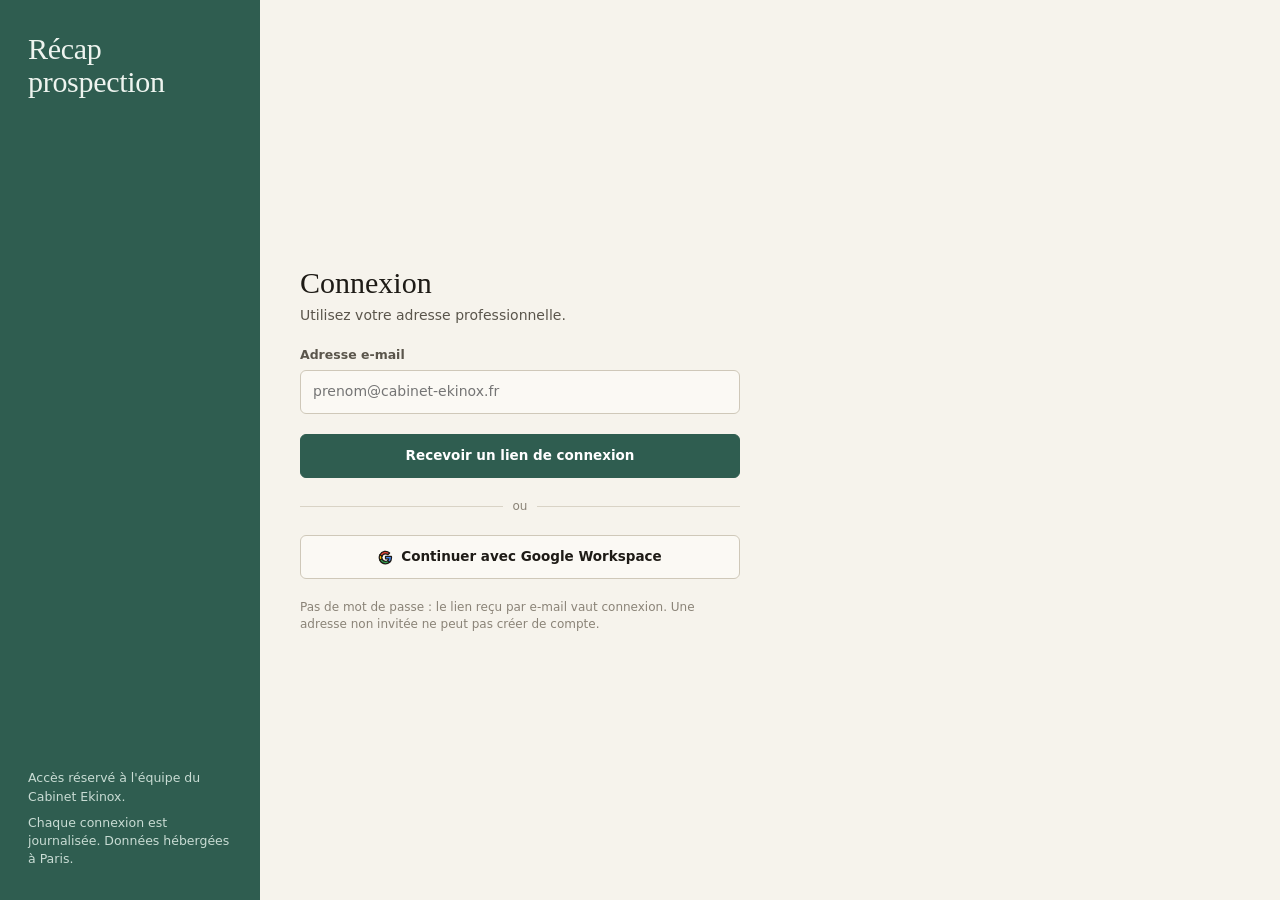
==== web/index.html @ 4dc0db2b "v1.0.7 : plus rien n'attend un humain sans raison La règle d'Adrien — un appel ne remonte que s'il y" ====
<!doctype html>
<html lang="fr">
<head>
<meta charset="utf-8">
<meta name="viewport" content="width=device-width,initial-scale=1">
<meta name="version" content="v1.0.7">
<meta name="robots" content="noindex, nofollow">
<meta name="referrer" content="no-referrer">
<meta http-equiv="Content-Security-Policy" content="default-src 'self'; script-src 'self'; style-src 'self' https://fonts.googleapis.com; font-src https://fonts.gstatic.com; connect-src https://mwbwgnulwfyuqgdgwhqg.supabase.co; img-src 'self' data:; base-uri 'none'; form-action 'none'; object-src 'none'; frame-ancestors 'none'">
<title>Récap prospection</title>
<link rel="stylesheet" href="https://fonts.googleapis.com/css2?family=Newsreader:ital,opsz,wght@0,6..72,400;0,6..72,500;1,6..72,400&family=Instrument+Sans:wght@400;500;600&display=swap">
<link rel="stylesheet" href="tokens.css">
<link rel="stylesheet" href="app.css">
<link rel="manifest" href="manifest.webmanifest">
<link rel="icon" href="icons/icone.svg" type="image/svg+xml">
</head>
<body>
<div id="app">
  <main class="plein">
    <p class="eyebrow">Cabinet Ekinox · application privée</p>
    <h1 class="serif">Récap prospection</h1>
    <p class="chapeau">Chargement…</p>
  </main>
</div>
<div class="toast" id="toast" role="status" aria-live="polite"></div>
<div class="modal" id="modal" role="dialog" aria-modal="true"></div>
<!-- supabase-js v2.115.0, servi depuis ce dépôt et non depuis un CDN : voir
     docs/decisions.md, D3. La politique de sécurité du contenu n'autorise donc
     aucun script venu d'ailleurs. -->
<script src="vendor/supabase-js-2.115.0.js"></script>
<script type="module" src="app.js"></script>
</body>
</html>
---- web/tokens.css ----
/* Récap prospection — design « Registre » : jetons de design (source de vérité)
   Fond papier, titres en serif Newsreader, interface en Instrument Sans,
   un seul accent (vert sapin) réservé à ce qui compte. Thèmes clair et sombre. */

:root{
  color-scheme:light;
  --ground:#f6f3ec; --surface:#fbf9f4; --surface-2:#ece7db; --surface-3:#f1ede4; --hair:#d9d3c6; --hair-2:#cfc8b9;
  --ink:#1e1b16; --ink-2:#5a554b; --muted:#8a8377;
  --accent:#2f5d50; --accent-ink:#244a40; --accent-soft:#dcefe3; --accent-soft-2:#eef4ef;
  --warn:#8a5a00; --warn-soft:#fff1cf; --crit:#8f3f1c; --crit-soft:#f6e3da; --good:#1f5a3a; --good-soft:#dcefe3;
  --bar:#2f5d50; --bar-2:#a8c9bb; --shadow:0 12px 32px -20px rgba(30,27,22,.45);
  --font-ui:"Instrument Sans",system-ui,-apple-system,"Segoe UI",sans-serif;
  --font-display:"Newsreader",Georgia,serif;
  --radius:6px; --radius-lg:8px;
}
@media (prefers-color-scheme:dark){
  :root:not([data-theme="light"]){
    color-scheme:dark;
    --ground:#16140f; --surface:#1e1b15; --surface-2:#2a261e; --surface-3:#231f18; --hair:#332e25; --hair-2:#453f34;
    --ink:#efeae0; --ink-2:#bdb6a8; --muted:#8a8377;
    --accent:#6fb59f; --accent-ink:#8fcbb7; --accent-soft:#1f3a32; --accent-soft-2:#1b2b26;
    --warn:#e2b45a; --warn-soft:#3a2c0f; --crit:#f0987a; --crit-soft:#3f2318; --good:#7fcb9d; --good-soft:#1f3a2b;
    --bar:#6fb59f; --bar-2:#33544a; --shadow:0 12px 32px -20px rgba(0,0,0,.8);
  }
}
:root[data-theme="dark"]{
  color-scheme:dark;
  --ground:#16140f; --surface:#1e1b15; --surface-2:#2a261e; --surface-3:#231f18; --hair:#332e25; --hair-2:#453f34;
  --ink:#efeae0; --ink-2:#bdb6a8; --muted:#8a8377;
  --accent:#6fb59f; --accent-ink:#8fcbb7; --accent-soft:#1f3a32; --accent-soft-2:#1b2b26;
  --warn:#e2b45a; --warn-soft:#3a2c0f; --crit:#f0987a; --crit-soft:#3f2318; --good:#7fcb9d; --good-soft:#1f3a2b;
  --bar:#6fb59f; --bar-2:#33544a; --shadow:0 12px 32px -20px rgba(0,0,0,.8);
}

/* Échelle typographique */
/* h1 38px (30 mobile) · h2 22px · titres de carte 22px serif · corps 14px · petits 12–12.5px · étiquettes 11px majuscules espacées .08em */
/* Chiffres : font-variant-numeric: tabular-nums partout où des nombres s'alignent */

/* Couleurs sémantiques des situations (pastilles) :
   rdv, client        -> good   (fond --good-soft, texte --good)
   ouvert, porte      -> acc    (fond --accent-soft, texte --accent-ink)
   relance, nosum, aq -> warn
   direct, bache      -> crit
   besoin             -> neu    (fond --surface-2, texte --ink-2)                       */
---- web/app.css ----
/* Récap prospection — feuille de style de l'application.
   Reprise de design/prototype.html, qui fait foi pour l'apparence.

   Une seule différence de fond avec le prototype : **aucun attribut `style` en
   ligne**. La politique de sécurité du contenu (CSP) les interdit, et c'est
   voulu — c'est la même règle qui empêcherait un nom de société malveillant de
   glisser du code dans la page. Tout ce que le prototype réglait en ligne est
   ici une classe ; les rares valeurs calculées (hauteurs de barres, largeurs de
   segments) sont posées après coup en JavaScript, ce que la CSP autorise. */

*, *::before, *::after { box-sizing: border-box; }
html, body { height: 100%; }
#app { container: app / inline-size; min-height: 100vh; }

body {
  margin: 0; background: var(--ground); color: var(--ink);
  font-family: var(--font-ui); font-size: 14px; line-height: 1.45;
  -webkit-font-smoothing: antialiased;
}
a { color: var(--accent-ink); text-decoration: none; }
a:hover { text-decoration: underline; }
button { font: inherit; color: inherit; background: none; border: 0; padding: 0; cursor: pointer; }
button:focus-visible, input:focus-visible, select:focus-visible,
textarea:focus-visible, [tabindex]:focus-visible { outline: 2px solid var(--accent); outline-offset: 2px; }
input, select, textarea {
  font: inherit; color: var(--ink); background: var(--surface);
  border: 1px solid var(--hair-2); border-radius: var(--radius); padding: 9px 12px;
}
textarea { resize: vertical; min-height: 80px; }
h1, h2, h3 { font-family: var(--font-display); font-weight: 500; margin: 0; line-height: 1.1; text-wrap: balance; }
.serif { font-family: var(--font-display); }
.num { font-variant-numeric: tabular-nums; }
.cap { font-size: 11px; letter-spacing: .08em; text-transform: uppercase; color: var(--muted); font-weight: 600; }
.sr { position: absolute; left: -9999px; }
.hide { display: none; }

/* --- pastilles, boutons, cartes ------------------------------------------ */
.pill {
  display: inline-flex; align-items: center; gap: 6px; font-size: 11.5px; font-weight: 600;
  padding: 2px 9px; border-radius: 999px; white-space: nowrap; line-height: 1.6;
}
.pill.neu { background: var(--surface-2); color: var(--ink-2); }
.pill.good { background: var(--good-soft); color: var(--good); }
.pill.warn { background: var(--warn-soft); color: var(--warn); }
.pill.crit { background: var(--crit-soft); color: var(--crit); }
.pill.acc { background: var(--accent-soft); color: var(--accent-ink); }
.pill.out { border: 1px solid var(--hair-2); color: var(--ink-2); }
.pill.bloc { white-space: normal; padding: 10px 14px; border-radius: var(--radius); font-weight: 500; }

.btn {
  display: inline-flex; align-items: center; justify-content: center; gap: 8px;
  min-height: 38px; padding: 0 14px; border-radius: var(--radius); border: 1px solid var(--hair-2);
  background: var(--surface); color: var(--ink); font-weight: 500; font-size: 13.5px; white-space: nowrap;
}
.btn:hover { border-color: var(--accent); text-decoration: none; }
.btn.primary { background: var(--accent); border-color: var(--accent); color: #fff; }
.btn.primary:hover { filter: brightness(1.08); }
.btn.sm { min-height: 32px; padding: 0 10px; font-size: 13px; }
.btn.lg { min-height: 44px; font-weight: 600; }
.btn.danger { color: var(--crit); }
.btn.grave { background: var(--crit); border-color: var(--crit); color: #fff; }
.btn:disabled { opacity: .45; cursor: default; }
.btn svg { width: 15px; height: 15px; stroke: currentColor; fill: none; stroke-width: 2; stroke-linecap: round; stroke-linejoin: round; }

/* Un SVG sans dimension mesure zéro pixel : l'icône existe dans le HTML mais
   ne se voit pas. C'est ce qui arrive aux flèches des sélecteurs de semaine et
   à la coche des pastilles, qui ne portent aucune classe — d'où cette règle
   qui couvre tous les endroits où une icône est posée à côté d'un texte. */
.seg button svg, .pill svg, .schip svg, .opt svg {
  width: 15px; height: 15px; stroke: currentColor; fill: none;
  stroke-width: 2; stroke-linecap: round; stroke-linejoin: round; flex-shrink: 0;
}
.pill svg { width: 13px; height: 13px; stroke-width: 3; }

.seg { display: inline-flex; border: 1px solid var(--hair-2); border-radius: var(--radius); overflow: hidden; background: var(--surface); }
.seg button { padding: 8px 14px; font-size: 13px; font-weight: 500; color: var(--ink-2); min-height: 38px; }
.seg button[aria-pressed="true"] { background: var(--ink); color: var(--surface); }
.seg button:disabled { opacity: .4; cursor: default; }

.chips { display: flex; gap: 6px; flex-wrap: wrap; }
.chip {
  border: 1px solid var(--hair-2); background: var(--surface); color: var(--ink-2);
  padding: 6px 12px; border-radius: 999px; font-size: 13px; font-weight: 500; min-height: 34px;
}
.chip[aria-pressed="true"] { background: var(--accent); border-color: var(--accent); color: #fff; }
.card { background: var(--surface); border: 1px solid var(--hair); border-radius: var(--radius-lg); }

.toast {
  position: fixed; left: 50%; bottom: 24px; transform: translateX(-50%) translateY(20px);
  background: var(--ink); color: var(--surface); padding: 10px 16px; border-radius: var(--radius-lg);
  font-size: 13.5px; opacity: 0; transition: .25s; z-index: 60; pointer-events: none; max-width: 92vw;
}
.toast.on { opacity: 1; transform: translateX(-50%); }

/* --- connexion ------------------------------------------------------------ */
.login { min-height: 100vh; display: flex; align-items: stretch; }
.login .side {
  width: 260px; background: var(--accent); color: #eef4ef;
  display: flex; flex-direction: column; justify-content: space-between; padding: 32px 28px;
}
.login .side .serif { font-size: 30px; line-height: 1.1; letter-spacing: -.01em; }
.login .side .notes { font-size: 12.5px; color: #c9dcd4; display: flex; flex-direction: column; gap: 8px; }
.login .form { flex: 1; display: flex; flex-direction: column; justify-content: center; gap: 20px; padding: 40px; max-width: 520px; }
.login h1 { font-size: 30px; }
.login .chapeau { margin: 6px 0 0; color: var(--ink-2); }
.login .sep { display: flex; align-items: center; gap: 10px; color: var(--muted); font-size: 12px; }
.login .sep i { flex: 1; height: 1px; background: var(--hair); display: block; }
.login .aide { font-size: 12px; color: var(--muted); }
.field { display: flex; flex-direction: column; gap: 6px; }
.field label { font-size: 12.5px; font-weight: 600; color: var(--ink-2); }
.field input { min-height: 44px; }
.codes { display: grid; grid-template-columns: repeat(6, minmax(0, 1fr)); gap: 8px; }
.codes input { text-align: center; font-size: 20px; min-height: 48px; }
.qrbox { display: flex; justify-content: center; padding: 10px; background: #fff; border-radius: var(--radius); }
.qrbox img { max-width: 190px; height: auto; }
@container app (max-width: 700px) {
  .login { flex-direction: column; }
  .login .side { width: auto; padding: 22px 20px; gap: 10px; }
  .login .side .serif { font-size: 24px; }
  .login .form { padding: 26px 20px; }
}

/* --- charpente ------------------------------------------------------------ */
.shell { display: grid; grid-template-columns: 224px minmax(0, 1fr); min-height: 100vh; }
.rail {
  background: var(--surface-3); border-right: 1px solid var(--hair); padding: 22px 14px;
  display: flex; flex-direction: column; gap: 6px; position: sticky; top: 0; height: 100vh;
}
.brand { padding: 4px 12px 18px; }
.brand .serif { font-size: 22px; }
.brand small { display: block; font-size: 12px; color: var(--muted); }
.nav { display: flex; flex-direction: column; gap: 2px; }
.nav a { display: flex; align-items: center; gap: 10px; padding: 9px 12px; border-radius: var(--radius); color: var(--ink-2); font-weight: 500; min-height: 40px; }
.nav a:hover { text-decoration: none; background: var(--surface-2); }
.nav a[aria-current="page"] { background: var(--surface-2); color: var(--ink); }
.nav svg { width: 18px; height: 18px; stroke: currentColor; fill: none; stroke-width: 1.6; stroke-linecap: round; stroke-linejoin: round; flex-shrink: 0; }
.nav .badge { margin-left: auto; background: var(--crit); color: #fff; font-size: 11px; padding: 1px 7px; border-radius: 999px; }
.me { margin-top: auto; display: flex; align-items: center; gap: 10px; padding: 12px 12px 0; border-top: 1px solid var(--hair); }
.me-txt { line-height: 1.2; min-width: 0; }
.me-nom { font-weight: 600; font-size: 13px; }
.me-role { font-size: 11.5px; color: var(--muted); }
.av {
  width: 28px; height: 28px; border-radius: 50%; background: var(--accent); color: #fff;
  display: inline-flex; align-items: center; justify-content: center; font-weight: 600; font-size: 11px; flex-shrink: 0;
}
.av.xs { width: 20px; height: 20px; font-size: 9px; }
.av.sm { width: 24px; height: 24px; font-size: 10px; }
.main { padding: 26px 32px 80px; min-width: 0; }
.tabs { display: none; }
.foot { margin-top: 40px; font-size: 12px; color: var(--muted); display: flex; gap: 14px; flex-wrap: wrap; }
@container app (max-width: 900px) {
  .shell { grid-template-columns: minmax(0, 1fr); }
  .rail { display: none; }
  .main { padding: 18px 16px 92px; }
  .tabs {
    position: fixed; left: 0; right: 0; bottom: 0; display: flex; background: var(--surface);
    border-top: 1px solid var(--hair); padding: 4px 6px calc(6px + env(safe-area-inset-bottom)); z-index: 40;
  }
  .tabs a { flex: 1; display: flex; flex-direction: column; align-items: center; gap: 3px; padding: 8px 0 4px; font-size: 10.5px; font-weight: 600; color: var(--muted); min-height: 48px; position: relative; }
  .tabs a[aria-current="page"] { color: var(--accent-ink); }
  .tabs a:hover { text-decoration: none; }
  .tabs svg { width: 22px; height: 22px; stroke: currentColor; fill: none; stroke-width: 1.7; stroke-linecap: round; stroke-linejoin: round; }
  .tabs .badge { position: absolute; top: 4px; right: calc(50% - 22px); background: var(--crit); color: #fff; font-size: 10px; padding: 0 5px; border-radius: 999px; }
}

.head { display: flex; align-items: flex-end; justify-content: space-between; gap: 18px; flex-wrap: wrap; margin-bottom: 20px; }
.head h1 { font-size: 38px; letter-spacing: -.02em; }
.head .sub { color: var(--muted); font-size: 13px; margin-top: 6px; }
.toolbar { display: flex; align-items: center; gap: 10px; flex-wrap: wrap; }
.espace { height: 16px; }
@container app (max-width: 700px) { .head h1 { font-size: 30px; } }

/* --- tuiles --------------------------------------------------------------- */
.kpis { display: grid; grid-template-columns: repeat(4, minmax(0, 1fr)); gap: 12px; margin-bottom: 18px; }
.kpi { padding: 12px 16px; display: flex; flex-direction: column; gap: 2px; }
.kpi .v { font-family: var(--font-display); font-size: 28px; line-height: 1.1; }
.kpi .v .e { font-size: 13px; color: var(--muted); font-family: var(--font-ui); }
.kpi .d { font-size: 12px; color: var(--muted); }
@container app (max-width: 700px) { .kpis { grid-template-columns: repeat(2, minmax(0, 1fr)); } }

/* --- deux colonnes (liste + fiche) ---------------------------------------- */
.split { display: grid; grid-template-columns: minmax(0, 1fr) 330px; gap: 18px; align-items: start; }
.split.nosel { grid-template-columns: minmax(0, 1fr); }
.split.large { grid-template-columns: minmax(0, 1.6fr) minmax(0, 1fr); }
@container app (max-width: 1100px) { .split, .split.large { grid-template-columns: minmax(0, 1fr); } }
.sect { display: flex; align-items: baseline; gap: 12px; flex-wrap: wrap; margin-bottom: 10px; }
.sect h2 { font-size: 22px; }
.sect .n { color: var(--muted); font-size: 13px; }
.sect .fin { margin-left: auto; }
.sect.mt { margin-top: 22px; }
.sect.mt2 { margin-top: 26px; }
.pad { padding: 18px 20px; }

/* --- tableaux ------------------------------------------------------------- */
.tbl { overflow-x: auto; }
table { border-collapse: collapse; width: 100%; }
th {
  text-align: left; font-size: 11px; letter-spacing: .08em; text-transform: uppercase; color: var(--muted);
  font-weight: 600; padding: 10px 12px; border-bottom: 1px solid var(--hair); white-space: nowrap; background: var(--surface-3);
}
td { padding: 11px 12px; border-bottom: 1px solid var(--hair); vertical-align: top; }
tbody tr:last-child td { border-bottom: 0; }
tr.row { cursor: pointer; }
tr.row:hover td { background: var(--surface-3); }
tr.row.sel td { background: var(--surface-2); }
td .s, .s { display: block; font-size: 12px; color: var(--muted); }
td b, .gras { font-weight: 600; }
td.nowrap, td .nowrap { white-space: nowrap; }
.pl0 { padding-left: 0; }
.pr0 { padding-right: 0; }
.tr { text-align: right; }
.c-company { min-width: 170px; }
.empty { padding: 40px 20px; text-align: center; color: var(--muted); }
.empty.pt { padding: 14px; }
.cards { display: none; }
@container app (max-width: 700px) { .tbl.calls { display: none; } .cards { display: flex; flex-direction: column; } }

/* --- fiche appel ---------------------------------------------------------- */
.detail { display: flex; flex-direction: column; gap: 16px; padding: 18px 20px; position: sticky; top: 20px; }
.detail .title { font-size: 24px; }
.detail-head { display: flex; justify-content: space-between; gap: 10px; align-items: flex-start; }
.detail-head .cap { color: var(--accent-ink); }
.detail-head .qui { font-size: 13px; color: var(--ink-2); }
.grid2 { display: grid; grid-template-columns: repeat(2, minmax(0, 1fr)); gap: 10px 14px; font-size: 13px; }
.grid2 .cap { font-size: 10.5px; margin-bottom: 1px; }
.bloc-titre { margin-bottom: 6px; }
.opts { display: flex; gap: 6px; flex-wrap: wrap; }
.opt {
  border: 1px solid var(--hair-2); background: var(--surface); color: var(--ink-2);
  padding: 8px 12px; border-radius: 999px; font-size: 13px; font-weight: 600; min-height: 38px;
}
.opt[aria-pressed="true"] { background: var(--accent); border-color: var(--accent); color: #fff; }
.hist { font-size: 12px; color: var(--muted); border-top: 1px solid var(--hair); padding-top: 10px; display: flex; flex-direction: column; gap: 4px; }
.pleine { flex: 1; }
.ligne-actions { display: flex; gap: 8px; }
@container app (max-width: 1100px) {
  .detail {
    position: fixed; inset: auto 0 0 0; max-height: 88vh; overflow: auto; border-radius: 14px 14px 0 0;
    box-shadow: 0 -10px 40px -20px rgba(0, 0, 0, .5); z-index: 50; transform: translateY(105%); transition: transform .25s;
  }
  .detail.open { transform: none; visibility: visible; }
  .detail:not(.open) { visibility: hidden; pointer-events: none; }
  .backdrop { position: fixed; inset: 0; background: rgba(0, 0, 0, .35); z-index: 45; display: none; }
  .backdrop.open { display: block; }
}

/* --- semaine -------------------------------------------------------------- */
.wk { display: flex; flex-direction: column; gap: 8px; }
.bars { display: grid; grid-template-columns: repeat(5, minmax(0, 1fr)); gap: 10px; align-items: end; height: 200px; padding: 0 4px; }
.bar { display: flex; flex-direction: column; justify-content: flex-end; align-items: center; gap: 6px; height: 100%; position: relative; min-height: 44px; }
.bar .stack { width: 100%; max-width: 64px; display: flex; flex-direction: column; justify-content: flex-end; height: 100%; gap: 2px; }
.bar .b1 { background: var(--bar-2); border-radius: 4px 4px 0 0; }
.bar .b2 { background: var(--bar); border-radius: 4px 4px 0 0; }
.bar:hover .tip { opacity: 1; }
.tip {
  position: absolute; bottom: calc(100% + 4px); left: 50%; transform: translateX(-50%);
  background: var(--ink); color: var(--surface); font-size: 12px; padding: 6px 10px; border-radius: var(--radius);
  white-space: nowrap; opacity: 0; pointer-events: none; transition: .15s; z-index: 5;
}
.bar .lbl { font-size: 12px; color: var(--ink-2); }
.bar.today .lbl { color: var(--accent-ink); font-weight: 600; }
.legend { display: flex; gap: 16px; font-size: 12px; color: var(--ink-2); }
.legend span { display: inline-flex; align-items: center; gap: 6px; }
.legend i { width: 10px; height: 10px; border-radius: 2px; display: inline-block; }
.legend i.eue { background: var(--bar); }
.legend i.sans { background: var(--bar-2); }
.delta { font-size: 12px; font-weight: 600; }
.delta.up { color: var(--good); }
.delta.down { color: var(--crit); }
.rdvligne { display: flex; justify-content: space-between; gap: 10px; padding: 6px 0; border-top: 1px solid var(--hair); font-size: 13px; }
.rdvligne .quand { color: var(--muted); }
.jauge { display: inline-block; height: 6px; border-radius: 3px; background: var(--bar); }
.jaugeligne { display: flex; align-items: center; gap: 8px; }

/* --- file à qualifier ----------------------------------------------------- */
.qlist { display: flex; flex-direction: column; gap: 12px; }
.qitem { background: var(--surface); border: 1px solid var(--hair); border-radius: var(--radius-lg); padding: 16px 18px; display: flex; flex-direction: column; gap: 14px; }
.qhead { display: flex; justify-content: space-between; gap: 12px; flex-wrap: wrap; align-items: flex-start; }
.qhead .droite { display: flex; gap: 8px; align-items: center; flex-wrap: wrap; justify-content: flex-end; }
.qtitle { font-family: var(--font-display); font-size: 22px; font-weight: 500; margin-top: 2px; }
.qtitle .doux { color: var(--muted); font-weight: 400; }
.qsub { font-size: 12.5px; color: var(--muted); }
.qgrid { display: grid; grid-template-columns: repeat(2, minmax(0, 1fr)); gap: 14px 24px; }
.qq { font-size: 13px; font-weight: 600; margin-bottom: 6px; color: var(--ink-2); }
.qfoot { display: flex; gap: 8px; align-items: center; flex-wrap: wrap; border-top: 1px solid var(--hair); padding-top: 12px; }
.qnote { flex: 1; min-width: 220px; min-height: 38px; }
.qintro { padding: 14px 18px; display: flex; gap: 14px; flex-wrap: wrap; align-items: center; margin-bottom: 16px; }
.qintro .texte { flex: 1; min-width: 240px; font-size: 13.5px; color: var(--ink-2); }

/* --- administration ------------------------------------------------------- */
.admin { display: grid; grid-template-columns: repeat(2, minmax(0, 1fr)); gap: 18px; }
@container app (max-width: 900px) { .admin { grid-template-columns: minmax(0, 1fr); } }
.admin .card { padding: 16px 18px; display: flex; flex-direction: column; gap: 12px; }
.admin h2 { font-size: 20px; }
.admin .intro { font-size: 13px; color: var(--ink-2); }
.admin .note { font-size: 12px; color: var(--muted); }
.row2 { display: flex; align-items: center; gap: 10px; flex-wrap: wrap; }
.row2 label { flex: 1; font-size: 13.5px; }
.row2 input { flex: 1; min-width: 200px; }
.etats { display: flex; flex-direction: column; gap: 8px; font-size: 13.5px; }
.switch { width: 38px; height: 22px; border-radius: 999px; background: var(--hair-2); position: relative; flex-shrink: 0; }
.switch::after { content: ""; position: absolute; top: 3px; left: 3px; width: 16px; height: 16px; border-radius: 50%; background: #fff; transition: .15s; }
.switch[aria-checked="true"] { background: var(--accent); }
.switch[aria-checked="true"]::after { left: 19px; }
.switch:disabled { opacity: .5; cursor: default; }
.led { width: 9px; height: 9px; border-radius: 50%; display: inline-block; background: var(--good); }
.led.warn { background: var(--warn); }
.led.crit { background: var(--crit); }
select.mini { padding: 5px 8px; }
select.pleine { width: 100%; padding: 5px 8px; }

/* --- fenêtre modale ------------------------------------------------------- */
.modal { position: fixed; inset: 0; background: rgba(0, 0, 0, .4); display: none; align-items: center; justify-content: center; z-index: 70; padding: 16px; }
.modal.open { display: flex; }
.modal .box { background: var(--surface); border-radius: 10px; max-width: 720px; width: 100%; max-height: 85vh; display: flex; flex-direction: column; gap: 12px; padding: 20px; }
.modal h2 { font-size: 22px; }
.modal p { margin: 0; color: var(--ink-2); }
.modal pre { font-size: 12px; overflow: auto; background: var(--surface-3); padding: 12px; border-radius: var(--radius); margin: 0; max-height: 50vh; }
.modal .fin { display: flex; gap: 8px; justify-content: flex-end; }

/* --- colonnes par situation ----------------------------------------------- */
.kboard { display: grid; grid-template-columns: repeat(5, minmax(0, 1fr)); gap: 12px; align-items: start; }
.kcol { display: flex; flex-direction: column; gap: 8px; min-width: 0; }
.kcolh { display: flex; align-items: center; justify-content: space-between; gap: 8px; margin: 0; padding: 8px 12px; border-radius: var(--radius); font-family: var(--font-ui); font-size: 12.5px; font-weight: 600; }
.kcolh b { font-family: var(--font-display); font-size: 20px; font-weight: 500; }
.kcolh.good { background: var(--good-soft); color: var(--good); }
.kcolh.acc { background: var(--accent-soft); color: var(--accent-ink); }
.kcolh.crit { background: var(--crit-soft); color: var(--crit); }
.kcolh.warn { background: var(--warn-soft); color: var(--warn); }
.kc { background: var(--surface); border: 1px solid var(--hair); border-radius: var(--radius-lg); display: flex; flex-direction: column; gap: 6px; padding: 12px 14px 10px; }
.kc.sel { background: var(--surface-2); border-color: var(--accent); }
.kc.aq { border-style: dashed; }
.kcbtn { display: flex; flex-direction: column; gap: 4px; text-align: left; width: 100%; }
.kct { font-weight: 600; font-size: 14px; }
.kcs { font-size: 12px; color: var(--muted); }
.kcpill { margin-top: 2px; }
.kcsum { font-size: 12.5px; color: var(--ink-2); display: -webkit-box; -webkit-line-clamp: 4; -webkit-box-orient: vertical; overflow: hidden; margin-top: 2px; }
.kcnx { font-size: 12px; color: var(--accent-ink); font-weight: 600; }
.kcf { display: flex; align-items: center; gap: 8px; font-size: 11.5px; color: var(--muted); flex-wrap: wrap; border-top: 1px solid var(--hair); padding-top: 8px; margin-top: 2px; }
.kcf .acts, .kcf .fin { margin-left: auto; }
.kcf .act { width: 28px; height: 28px; }
.kempty { border: 1px dashed var(--hair-2); border-radius: var(--radius-lg); padding: 14px; text-align: center; color: var(--muted); font-size: 12.5px; }
.split:not(.nosel) .kboard { grid-template-columns: repeat(3, minmax(0, 1fr)); }
@container app (max-width: 1250px) { .kboard { grid-template-columns: repeat(3, minmax(0, 1fr)); } }
@container app (max-width: 900px) {
  .kboard, .split:not(.nosel) .kboard { grid-template-columns: minmax(0, 1fr); }
  .kcsum { -webkit-line-clamp: 3; }
}

/* --- vue tableau des échanges --------------------------------------------- */
.xt td.sumcell { min-width: 340px; font-size: 13px; color: var(--ink-2); }
.xt td.nxcell { min-width: 170px; max-width: 240px; font-size: 12.5px; color: var(--accent-ink); font-weight: 600; }
.xt th { white-space: nowrap; }
td.actcell { white-space: nowrap; padding: 8px 8px 8px 4px; }
td.actcell .act { width: 30px; height: 30px; }
td.actcell .acts { gap: 2px; }

/* --- barre des jours et plage de dates ------------------------------------ */
.daybar { display: flex; align-items: center; gap: 6px; flex-wrap: wrap; }
.daybar .cap { min-width: 34px; }
.daybar .apart { margin-left: 6px; }
.daychip {
  display: flex; flex-direction: column; align-items: center; gap: 0; min-width: 52px; min-height: 48px;
  padding: 5px 8px; border: 1px solid var(--hair-2); border-radius: var(--radius-lg); background: var(--surface);
  color: var(--ink-2); font-size: 11px; position: relative; line-height: 1.2;
}
.daychip b { font-family: var(--font-display); font-size: 18px; color: var(--ink); font-weight: 500; }
.daychip[aria-pressed="true"] { background: var(--ink); border-color: var(--ink); color: var(--surface); }
.daychip[aria-pressed="true"] b { color: var(--surface); }
.daychip:disabled { opacity: .4; cursor: default; }
.daychip .dot { position: absolute; top: 5px; right: 5px; width: 6px; height: 6px; border-radius: 50%; background: var(--good); }
.daychip .dot.ko { background: var(--crit); }
.daychip .dot.wip { background: var(--warn); }
.rangebar { display: flex; align-items: center; gap: 10px; flex-wrap: wrap; padding: 12px 14px; background: var(--surface); border: 1px solid var(--hair); border-radius: var(--radius-lg); }
.rangebar label { display: inline-flex; align-items: center; gap: 8px; font-size: 13px; color: var(--ink-2); }
.rangebar input { min-height: 36px; padding: 4px 8px; }

/* --- trois actions par appel ---------------------------------------------- */
.acts { display: inline-flex; gap: 4px; }
.act {
  width: 34px; height: 34px; border-radius: var(--radius); border: 1px solid var(--hair);
  background: var(--surface); color: var(--ink-2); display: inline-flex; align-items: center; justify-content: center;
}
.act:hover:not(:disabled) { border-color: var(--accent); color: var(--accent-ink); }
.act:disabled { opacity: .35; cursor: default; }
.act.btn { width: auto; padding: 0 10px; min-height: 32px; height: auto; }
.act svg, .links svg { width: 16px; height: 16px; stroke: currentColor; fill: none; stroke-width: 1.8; stroke-linecap: round; stroke-linejoin: round; }
.links { display: flex; gap: 6px; flex-wrap: wrap; }

/* --- cartes sur téléphone -------------------------------------------------- */
.ccard { display: flex; flex-direction: column; gap: 8px; padding: 12px 14px; border-top: 1px solid var(--hair); }
.ccard:first-child { border-top: 0; }
.ccard.sel { background: var(--surface-2); }
.ccardbtn { display: flex; flex-direction: column; gap: 5px; text-align: left; width: 100%; min-height: 44px; }
.ccard .acts { gap: 6px; }
.ccard .act.btn { width: auto; padding: 0 10px; }
.ccard .t { display: flex; justify-content: space-between; gap: 10px; align-items: center; font-weight: 600; font-size: 15px; }
.ccard .m { font-size: 12.5px; color: var(--muted); }
.ccard .r { font-size: 13px; color: var(--ink-2); }

/* --- état des lieux -------------------------------------------------------- */
.glance { padding: 16px 20px; display: flex; flex-direction: column; gap: 12px; }
.stats { display: flex; align-items: center; gap: 14px; flex-wrap: wrap; }
.stat { display: flex; flex-direction: column; min-width: 120px; }
.stat .v { font-family: var(--font-display); font-size: 40px; line-height: 1; font-weight: 500; }
.stat .l { font-size: 12px; letter-spacing: .06em; text-transform: uppercase; color: var(--muted); font-weight: 600; margin-top: 4px; }
.stat .s { font-size: 12.5px; color: var(--ink-2); display: block; }
.stat.hi .v { color: var(--accent-ink); }
.arrow { color: var(--hair-2); font-size: 22px; }
.sbar { display: flex; height: 8px; border-radius: 4px; overflow: hidden; gap: 2px; }
.sbar i { display: block; min-width: 0; }
.sbar i.sans { background: var(--surface-2); }
.sbar i.courts { background: var(--bar-2); }
.sbar i.conv { background: var(--bar); }
.sbar i.rdv { background: var(--good); }
.schips { display: flex; gap: 6px; flex-wrap: wrap; align-items: center; }
.schips .cap { margin-right: 4px; }
.schip {
  display: inline-flex; align-items: center; gap: 7px; border: 1px solid var(--hair-2); background: var(--surface);
  border-radius: 999px; padding: 5px 11px 5px 9px; font-size: 13px; font-weight: 500; color: var(--ink); min-height: 34px;
}
.schip b { font-weight: 600; color: var(--ink-2); }
.schip[aria-pressed="true"] { background: var(--ink); border-color: var(--ink); color: var(--surface); }
.schip[aria-pressed="true"] b { color: var(--surface); }
.sdot { width: 9px; height: 9px; border-radius: 50%; display: inline-block; background: var(--hair-2); }
.sdot.good { background: var(--good); }
.sdot.acc { background: var(--accent); }
.sdot.warn { background: var(--warn); }
.sdot.crit { background: var(--crit); }
.sdot.neu { background: var(--hair-2); }
.rien { color: var(--muted); font-size: 13px; }

/* --- vue liste des échanges ------------------------------------------------ */
.xg { margin-bottom: 18px; }
.xgh { display: flex; align-items: center; gap: 8px; font-family: var(--font-ui); font-size: 13px; font-weight: 600; color: var(--ink-2); margin: 0 0 6px; text-transform: uppercase; letter-spacing: .06em; }
.xgh .n { color: var(--muted); font-weight: 500; }
.xrow { background: var(--surface); border: 1px solid var(--hair); border-radius: var(--radius-lg); margin-bottom: 6px; position: relative; }
.xrow.sel { background: var(--surface-2); }
.xmain { display: grid; grid-template-columns: 200px 140px minmax(0, 1fr) auto; gap: 14px; align-items: center; width: 100%; padding: 12px 124px 12px 14px; text-align: left; min-height: 52px; }
.xmain:hover { background: var(--surface-3); border-radius: var(--radius-lg); }
.xc1 b { font-weight: 600; display: block; }
.xc1 .s { display: block; font-size: 12px; color: var(--muted); }
.xc2 { display: flex; flex-direction: column; gap: 2px; font-size: 12.5px; color: var(--ink-2); }
.xc3 { font-size: 13.5px; color: var(--ink-2); white-space: nowrap; overflow: hidden; text-overflow: ellipsis; }
.xc3.doux { color: var(--muted); }
.xc4 { text-align: right; }
.xacts { position: absolute; right: 12px; top: 12px; }
.who { display: inline-flex; align-items: center; gap: 6px; color: var(--ink-2); font-weight: 600; }
select#whoSel { min-height: 38px; padding: 6px 10px; }
@container app (max-width: 900px) {
  .xmain { grid-template-columns: minmax(0, 1fr) auto; padding: 12px 14px; }
  .xc2 { flex-direction: row; gap: 8px; grid-column: 1 / -1; }
  .xc3 { grid-column: 1 / -1; white-space: normal; display: -webkit-box; -webkit-line-clamp: 2; -webkit-box-orient: vertical; }
  .xacts { display: none; }
  .xc4 { text-align: left; grid-row: 1; grid-column: 2; }
  .stats { display: grid; grid-template-columns: repeat(2, minmax(0, 1fr)); gap: 10px; }
  .stat { min-width: 0; }
  .stat .v { font-size: 30px; }
  .arrow { display: none; }
}
@container app (max-width: 700px) {
  .qgrid { grid-template-columns: minmax(0, 1fr); }
  .qfoot .btn { flex: 1; }
  .daychip { min-width: 40px; padding: 4px 3px; flex: 1; }
  .daybar { gap: 4px; }
  .daybar .cap { display: none; }
  .daybar .btn.sm { padding: 0 8px; }
  .rangebar label { flex: 1; }
}
@media (max-width: 900px) { .toast { bottom: 88px; } }
@media (prefers-reduced-motion: reduce) { * { transition: none !important; } }

/* Dépliant « Transcription » de la fiche appel. Replié par défaut : on ne lit
   l'échange qu'en cas de doute sur le résumé. */
.depliant { border-top: 1px solid var(--hair); padding-top: 10px; }
.depliant > summary {
  cursor: pointer; font-size: 11px; letter-spacing: .08em; text-transform: uppercase;
  color: var(--muted); font-weight: 600; min-height: 24px; list-style-position: inside;
}
.depliant > summary:hover { color: var(--ink-2); }
.depliant .doux { color: var(--muted); font-size: 12.5px; margin: 8px 0 0; }
pre.transcript {
  margin: 8px 0 0; padding: 10px 12px; background: var(--surface-3); border-radius: var(--radius);
  font-family: var(--font-ui); font-size: 12.5px; line-height: 1.6; color: var(--ink-2);
  white-space: pre-wrap; word-break: break-word; max-height: 40vh; overflow: auto;
}

/* Une panne de chargement se dit, elle ne se déduit pas d'un écran vide. */
.alerte {
  border-color: var(--crit); background: var(--crit-soft); color: var(--crit);
  padding: 12px 16px; margin-bottom: 18px; display: flex; align-items: center; gap: 14px; flex-wrap: wrap;
}
.alerte > div { flex: 1; min-width: 240px; }
.alerte .s { color: var(--crit); opacity: .85; margin-top: 2px; }

/* --- écrans d'attente et de refus ------------------------------------------ */
.plein { max-width: 34rem; margin: 0 auto; padding: 18vh 24px 48px; }
.plein h1 { font-size: 38px; margin: 0 0 18px; font-weight: 400; }
.plein .chapeau { margin: 0 0 32px; max-width: 30rem; color: var(--ink-2); font-size: 15px; }
.plein .eyebrow { margin: 0 0 14px; color: var(--muted); font-size: 11px; font-weight: 500; letter-spacing: .08em; text-transform: uppercase; }
.plein .pied { margin: 0; padding-top: 18px; border-top: 1px solid var(--hair); color: var(--muted); font-size: 12px; font-variant-numeric: tabular-nums; }
@media (max-width: 640px) { .plein { padding-top: 12vh; } .plein h1 { font-size: 30px; } }

/* Écran d'administration : les appels écartés du rapport. */
.ecartes { display: flex; flex-direction: column; gap: 2px; max-height: 40vh; overflow: auto; }
.ecarte {
  display: flex; align-items: flex-start; gap: 12px; padding: 9px 0;
  border-bottom: 1px dotted var(--hair);
}
.ecarte:last-child { border-bottom: 0; }
.ecarte > div { flex: 1; min-width: 0; }
.ecarte .motif { font-size: 12.5px; color: var(--ink-2); margin-top: 3px; }
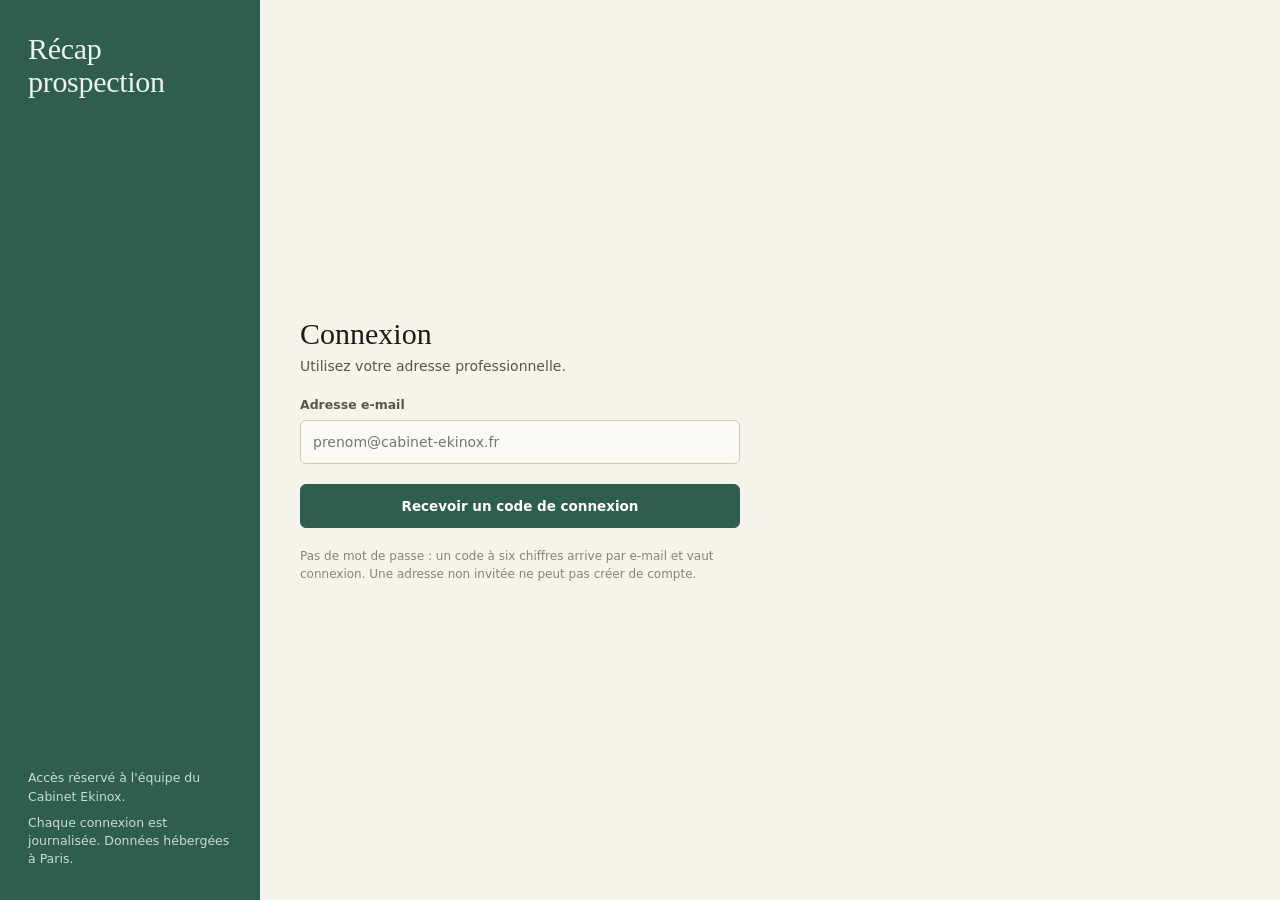
==== commit 67a08de2: "v1.0.12 : on se connecte avec un code, plus avec un lien Alexandre recevait le mail, cliquait, et re" ====
--- a/web/index.html
+++ b/web/index.html
@@ -3,7 +3,7 @@
 <head>
 <meta charset="utf-8">
 <meta name="viewport" content="width=device-width,initial-scale=1">
-<meta name="version" content="v1.0.7">
+<meta name="version" content="v1.0.12">
 <meta name="robots" content="noindex, nofollow">
 <meta name="referrer" content="no-referrer">
 <meta http-equiv="Content-Security-Policy" content="default-src 'self'; script-src 'self'; style-src 'self' https://fonts.googleapis.com; font-src https://fonts.gstatic.com; connect-src https://mwbwgnulwfyuqgdgwhqg.supabase.co; img-src 'self' data:; base-uri 'none'; form-action 'none'; object-src 'none'; frame-ancestors 'none'">
--- a/web/app.css
+++ b/web/app.css
@@ -510,3 +510,84 @@
 .ecarte:last-child { border-bottom: 0; }
 .ecarte > div { flex: 1; min-width: 0; }
 .ecarte .motif { font-size: 12.5px; color: var(--ink-2); margin-top: 3px; }
+
+/* --- Sociétés : couverture des comptes ------------------------------------- */
+/* Repris de design/couverture.html, la maquette validée. Le tableau reste
+   lisible quand presque tout est « Pas de décroché » : c'est le cas nominal,
+   pas un cas d'erreur. */
+.chips.soc, .schips.soc { align-items: center; margin-bottom: 10px; }
+.chips.soc .cap, .schips.soc .cap { margin-right: 2px; }
+.chips.soc .rech {
+  margin-left: auto; min-width: 200px; font-size: 13px; padding: 7px 10px;
+  border: 1px solid var(--hair-2); border-radius: var(--radius); background: var(--surface); color: var(--ink);
+}
+.schip[disabled] { opacity: .4; cursor: default; }
+
+.chiffres {
+  display: grid; grid-template-columns: repeat(auto-fit, minmax(150px, 1fr));
+  border: 1px solid var(--hair); border-radius: var(--radius-lg); background: var(--surface);
+  overflow: hidden; margin: 14px 0 18px;
+}
+.chiffre { padding: 12px 14px; text-align: left; border-right: 1px solid var(--hair); background: transparent; }
+.chiffre:last-child { border-right: 0; }
+.chiffre b { display: block; font-family: var(--font-display); font-size: 26px; font-weight: 500; line-height: 1.15; }
+.chiffre span { display: block; font-size: 11.5px; color: var(--muted); margin-top: 2px; }
+.chiffre.alerte b { color: var(--crit); }
+.chiffre.tiede b { color: var(--warn); }
+.chiffre.bien b { color: var(--good); }
+.chiffre[aria-pressed="true"] { background: var(--accent-soft-2); box-shadow: inset 0 -3px 0 var(--accent); }
+
+.soct td { vertical-align: middle; }
+.soct .nomc { display: block; font-size: 16px; line-height: 1.2; }
+.soct .tri { font: inherit; color: inherit; text-transform: inherit; letter-spacing: inherit; }
+.soct .tri[aria-sort]::after { content: " ↓"; color: var(--accent); }
+/* La phrase « où on en est » sur une seule ligne : le tableau doit se lire en
+   diagonale. La phrase entière reste accessible en infobulle. */
+.edl {
+  display: block; margin-top: 3px; max-width: 44ch; font-size: 11.5px; font-style: italic;
+  color: var(--ink-2); overflow: hidden; text-overflow: ellipsis; white-space: nowrap;
+}
+.jauge { display: block; width: 104px; height: 5px; border-radius: 3px; background: var(--surface-2); overflow: hidden; margin-bottom: 4px; }
+.jauge i { display: block; height: 100%; background: var(--bar); }
+.jauge.vide i { background: var(--crit); }
+.quand b { font-weight: 600; }
+.quand.jamais { color: var(--crit); }
+.quand.vieux { color: var(--warn); }
+.quand .par { display: block; font-size: 11px; color: var(--muted); font-weight: 400; }
+
+/* Fiche d'un compte : même châssis que la fiche appel (position, mobile). */
+.fcompte { gap: 12px; }
+.oue { background: var(--accent-soft-2); border: 1px solid var(--hair); border-left: 3px solid var(--accent); border-radius: var(--radius); padding: 10px 12px; }
+.oue p { margin: 0; font-size: 13px; line-height: 1.5; }
+.oue .sig { display: block; margin-top: 6px; font-size: 10.5px; color: var(--muted); }
+.trois { display: grid; grid-template-columns: repeat(3, 1fr); gap: 8px; }
+.trois > div { background: var(--surface-3); border: 1px solid var(--hair); border-radius: var(--radius); padding: 8px 10px; }
+.trois b { display: block; font-family: var(--font-display); font-size: 20px; font-weight: 500; line-height: 1.1; }
+.trois b small { font-size: 12px; color: var(--muted); }
+.trois b.crit { color: var(--crit); }
+.trois b.warn { color: var(--warn); }
+.trois span { font-size: 10.5px; color: var(--muted); }
+
+.ctsect { display: flex; flex-direction: column; gap: 6px; border-top: 1px solid var(--hair); padding-top: 12px; }
+.ctg { font-size: 11px; color: var(--muted); font-weight: 600; margin: 10px 0 2px; }
+.ct { display: grid; grid-template-columns: 1fr auto; gap: 2px 10px; align-items: baseline; padding: 7px 0; border-bottom: 1px dotted var(--hair); }
+.ct:last-child { border-bottom: 0; }
+.ctn b { font-size: 13px; font-weight: 600; }
+.ctn em { display: block; font-style: normal; font-size: 11.5px; color: var(--muted); overflow: hidden; text-overflow: ellipsis; white-space: nowrap; }
+.ctd { font-size: 11.5px; color: var(--ink-2); white-space: nowrap; text-align: right; font-variant-numeric: tabular-nums; }
+.ctd small { display: block; font-size: 10.5px; color: var(--muted); }
+.ct.jam .ctd { color: var(--crit); }
+.ct.autre .ctd { color: var(--warn); }
+.ctj { grid-column: 2; text-align: right; }
+.lien { background: none; border: 0; padding: 0; font-size: 11px; color: var(--accent-ink); text-decoration: underline; cursor: pointer; }
+.lien:disabled { color: var(--muted); text-decoration: none; cursor: default; }
+.fil { grid-column: 1 / -1; margin: 4px 0 2px; padding-left: 10px; border-left: 2px solid var(--hair-2); }
+.ct.ok .fil { border-left-color: var(--accent); }
+.ap { padding: 4px 0; }
+.aptete { display: flex; flex-wrap: wrap; align-items: center; gap: 6px; font-size: 11px; color: var(--muted); font-variant-numeric: tabular-nums; }
+.ap p { margin: 3px 0 0; font-size: 12px; line-height: 1.45; color: var(--ink-2); }
+.ap p.suite { color: var(--accent-ink); font-size: 11.5px; }
+@container app (max-width: 700px) {
+  .chips.soc .rech { margin-left: 0; width: 100%; }
+  .trois { grid-template-columns: 1fr; }
+}
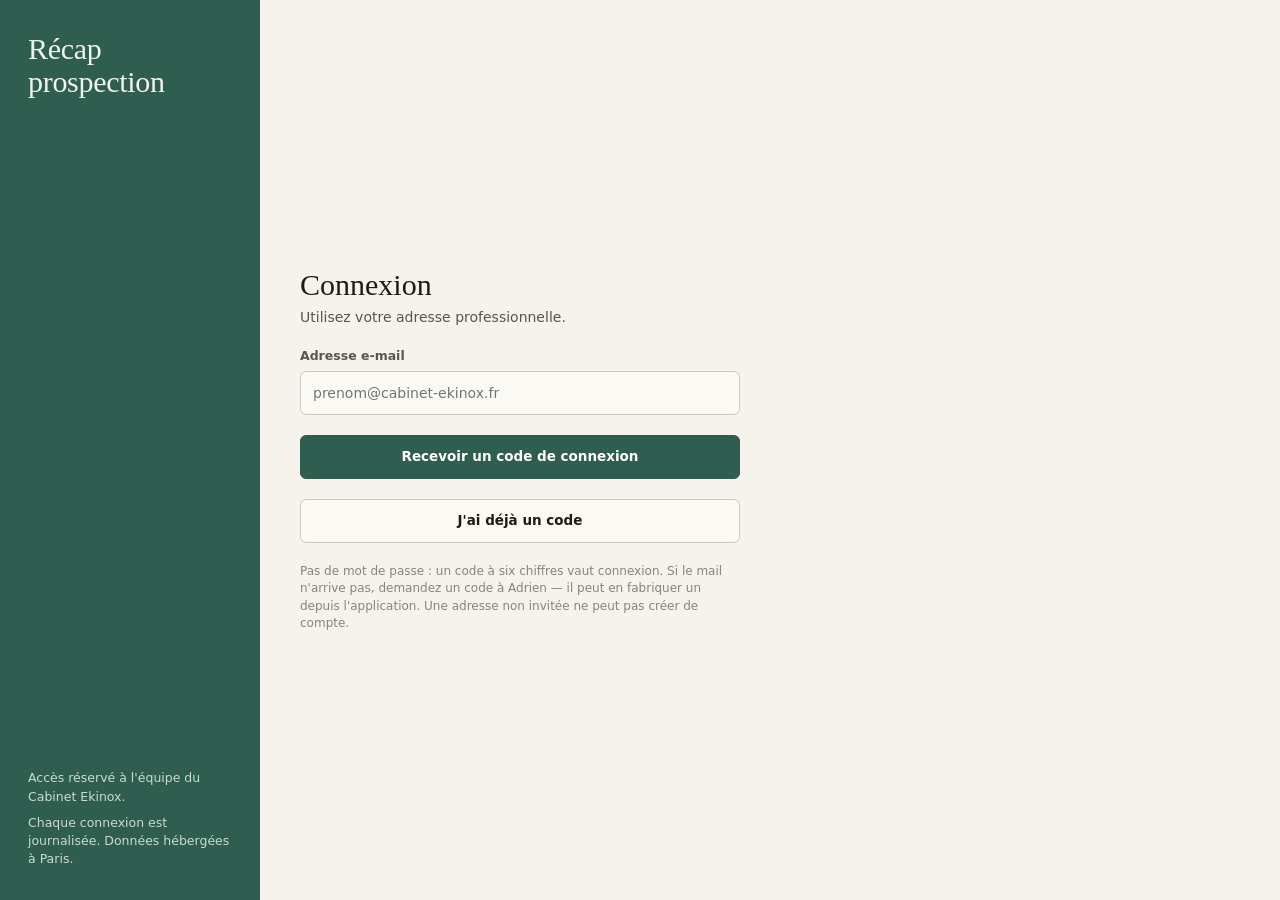
==== commit f61ca8ce: "v1.0.13 : fabriquer un code de connexion sans passer par le mail Decision D12. Le code a six chiffre" ====
--- a/web/index.html
+++ b/web/index.html
@@ -3,7 +3,7 @@
 <head>
 <meta charset="utf-8">
 <meta name="viewport" content="width=device-width,initial-scale=1">
-<meta name="version" content="v1.0.12">
+<meta name="version" content="v1.0.13">
 <meta name="robots" content="noindex, nofollow">
 <meta name="referrer" content="no-referrer">
 <meta http-equiv="Content-Security-Policy" content="default-src 'self'; script-src 'self'; style-src 'self' https://fonts.googleapis.com; font-src https://fonts.gstatic.com; connect-src https://mwbwgnulwfyuqgdgwhqg.supabase.co; img-src 'self' data:; base-uri 'none'; form-action 'none'; object-src 'none'; frame-ancestors 'none'">
--- a/web/app.css
+++ b/web/app.css
@@ -591,3 +591,11 @@
   .chips.soc .rech { margin-left: 0; width: 100%; }
   .trois { grid-template-columns: 1fr; }
 }
+
+/* Le code de connexion fabriqué depuis l'écran d'administration : il est fait
+   pour être lu à voix haute ou recopié dans Slack, pas pour être discret. */
+.codegeant {
+  font-family: var(--font-display); font-size: 40px; letter-spacing: .18em; text-align: center;
+  margin: 14px 0; padding: 12px; background: var(--surface-3); border: 1px solid var(--hair);
+  border-radius: var(--radius); user-select: all;
+}
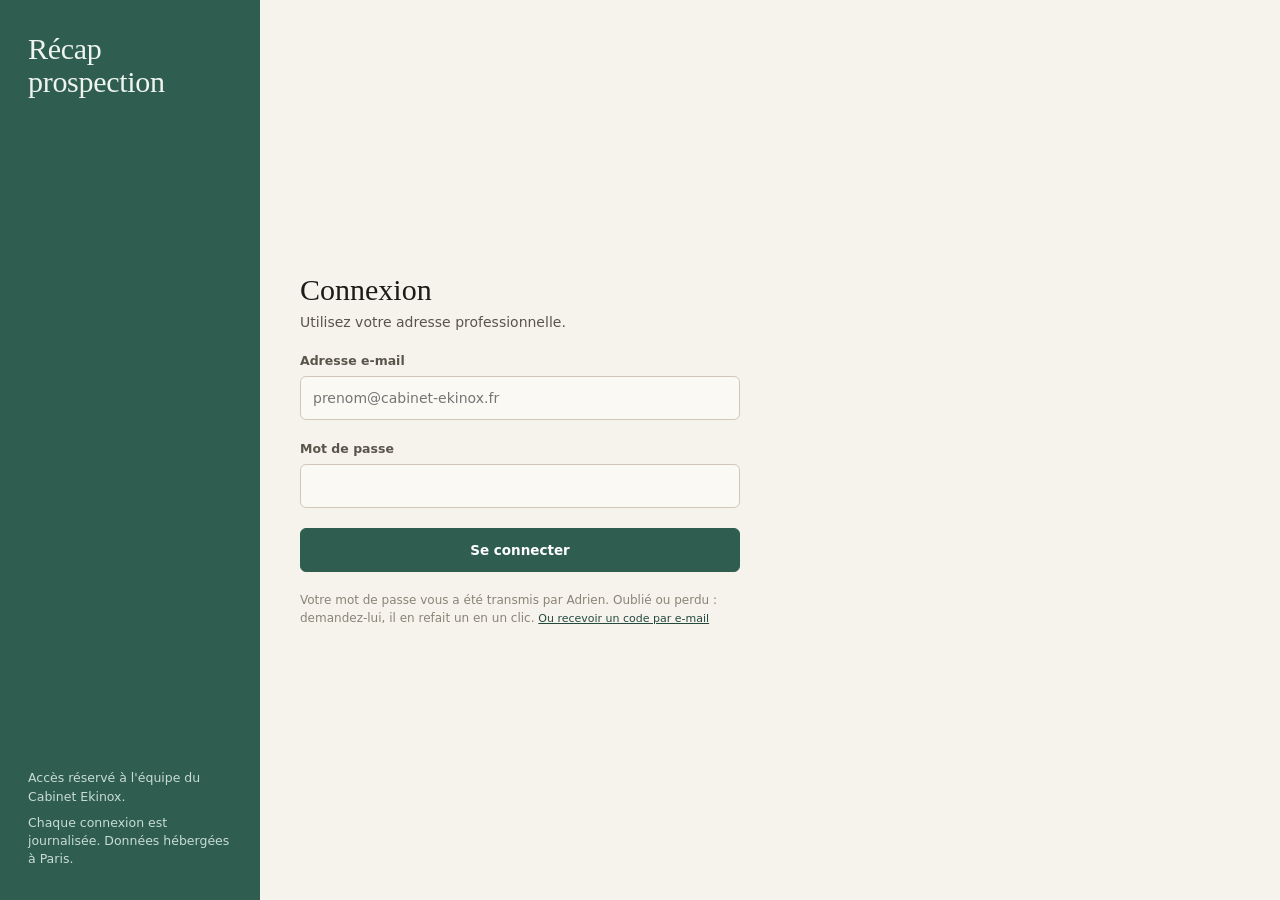
==== commit c460fcdc: "v1.0.14 : une adresse, un mot de passe Decision D13. Trois ecrans de connexion en une journee, c'est" ====
--- a/web/index.html
+++ b/web/index.html
@@ -3,7 +3,7 @@
 <head>
 <meta charset="utf-8">
 <meta name="viewport" content="width=device-width,initial-scale=1">
-<meta name="version" content="v1.0.13">
+<meta name="version" content="v1.0.14">
 <meta name="robots" content="noindex, nofollow">
 <meta name="referrer" content="no-referrer">
 <meta http-equiv="Content-Security-Policy" content="default-src 'self'; script-src 'self'; style-src 'self' https://fonts.googleapis.com; font-src https://fonts.gstatic.com; connect-src https://mwbwgnulwfyuqgdgwhqg.supabase.co; img-src 'self' data:; base-uri 'none'; form-action 'none'; object-src 'none'; frame-ancestors 'none'">
